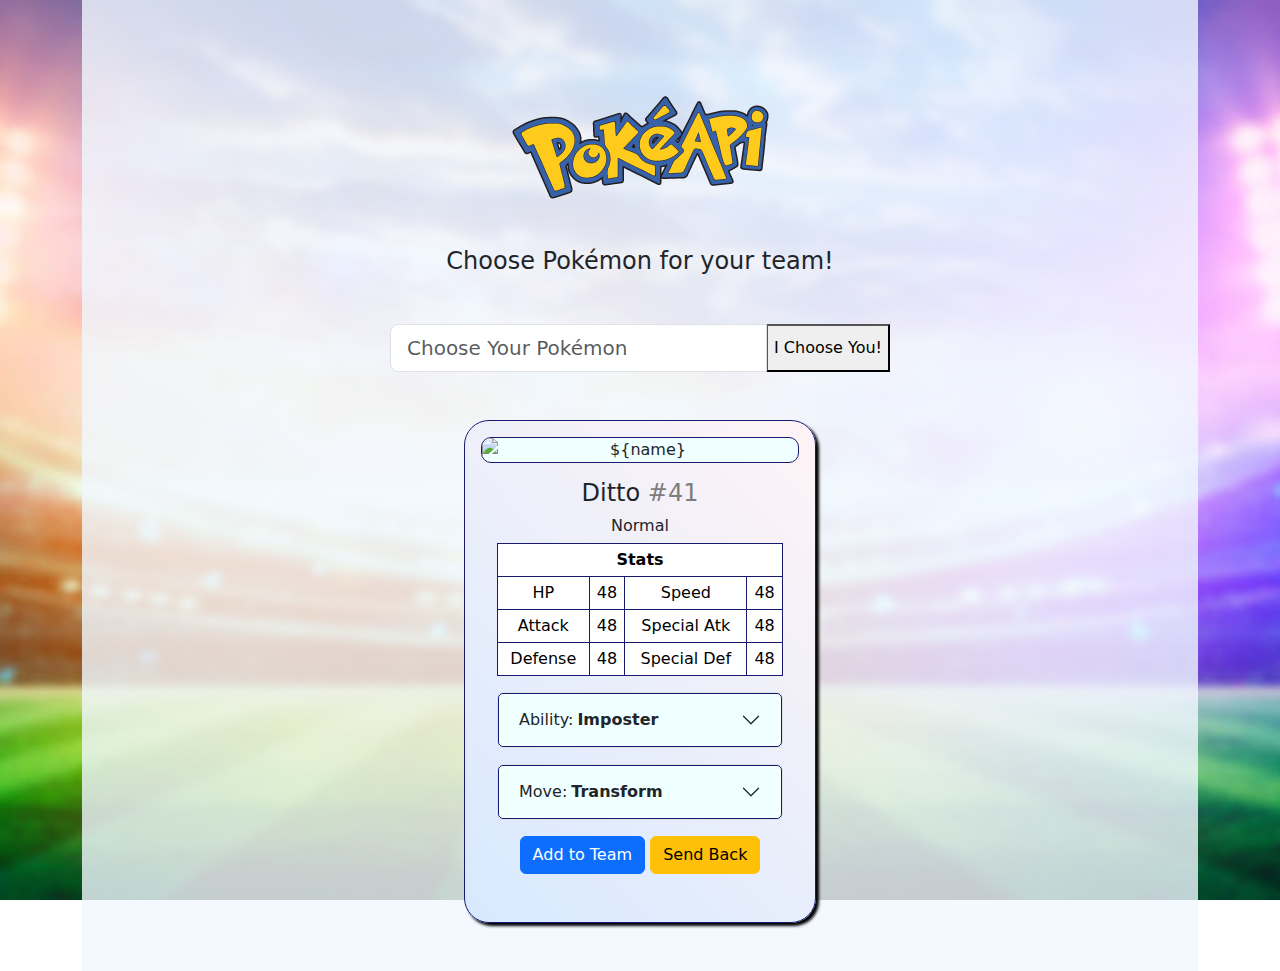
==== templates/index.html @ cf3a25ee "initial commit" ====
<!--
    James Carlson
    Coding Temple - SE FT-144
    Frontend - Mini Project: PokeAPI Integration Project
-->

<!DOCTYPE html>
<html lang="en">
<head>
<meta charset="UTF-8">
<meta name="viewport" content="width=device-width, initial-scale=1.0">
<meta http-equiv="X-UA-Compatible" content="ie=edge">
<meta name="Description" content="Enter your description here"/>
<link rel="stylesheet" href="https://cdnjs.cloudflare.com/ajax/libs/twitter-bootstrap/5.1.0/css/bootstrap.min.css">
<link rel="stylesheet" href="https://cdnjs.cloudflare.com/ajax/libs/font-awesome/5.15.4/css/all.min.css">
<link rel="stylesheet" href="../static/main.css">
<script src="../static/main.js" defer></script>
<title>PokéAPI Team Assembler</title>
</head>
<body class="container">
    <div class="body-content p-5">
        <div class="text-center">
            <img src="../static/images/logo_pokeapi.png" class="my-5">
            <h4>Choose Pokémon for your team!</h4>
            <div class="pokemon-selection my-5">
                <form class="pokemon-form input-group input-group-lg" action="POST" onsubmit="choosePokemon(event)">
                    <input type="text" name="pokemon" class="form-control" placeholder="Choose Your Pokémon" required>
                    <button type="submit" class="btn-lg btn-primary">I Choose You!</button>
                </form>
            </div>
            <div class="d-flex justify-content-center pokemon-display">

                <div class="preview-card card p-3">
                    <img class="card-img-top" src="https://raw.githubusercontent.com/PokeAPI/sprites/master/sprites/pokemon/other/official-artwork/132.png" alt="${name}">
                    <div class="card-body">
                      <h4 class="card-title">Ditto <span style="color:rgb(125,125,125);">#41</span></h4>
                      <h6 class="card-title">Normal</h6>
                    
                    <table class="table table-bordered table-sm">
                        <thead>
                            <th colspan="4">Stats</th>
                        </thead>
                        <tbody>
                          <tr>
                            <td>HP</td>
                            <td>48</td>
                            <td>Speed</td>
                            <td> 48</td>
                          </tr>
                          <tr>
                            <td>Attack</td>
                            <td>48</td>
                            <td>Special Atk</td>
                            <td>48</td>
                        </tr>
                        <tr>
                            <td>Defense</td>
                            <td>48</td>
                            <td>Special Def</td>
                            <td>48</td>
                          </tr>
                        </tbody>
                    </table>
                    <div class="accordion mb-3">
                        <div class="accordion-item">
                            <h2 class="accordion-header">
                                <button class="accordion-button collapsed" type="button" data-bs-toggle="collapse" data-bs-target="#panel-ability-1">
                                    Ability: <b class="ms-1">Imposter</b>
                                </button>
                            </h2>
                            <div id="panel-ability-1" class="accordion-collapse collapse">
                                <div class="accordion-body">
                                    This Pokémon transforms into a random opponent upon entering battle.
                                </div>
                            </div>
                        </div>
                    </div>
                    <div class="accordion">
                        <div class="accordion-item">
                            <h2 class="accordion-header">
                                <button class="accordion-button collapsed" type="button" data-bs-toggle="collapse" data-bs-target="#panel-move-1">
                                    Move: <b class="ms-1">Transform</b>
                                </button>
                            </h2>
                            <div id="panel-move-1" class="accordion-collapse collapse">
                                <div class="accordion-body">
                                    This Pokémon transforms into a random opponent upon entering battle.
                                </div>
                            </div>
                        </div>
                    </div>
                    <div class="card-body">
                      <button href="#" class="btn btn-primary">Add to Team</button>
                      <button href="#" class="btn btn-warning">Send Back</button>
                    </div>
                  </div>
                </div>
            </div>
        </div>
    </div>


<script src="https://cdnjs.cloudflare.com/ajax/libs/popper.js/2.9.2/umd/popper.min.js"></script>
<script src="https://cdnjs.cloudflare.com/ajax/libs/twitter-bootstrap/5.1.0/js/bootstrap.min.js"></script>
</body>
</html>
---- static/main.css ----
/*
    James Carlson
    Coding Temple - SE FT-144
    Frontend - Mini Project: PokeAPI Integration Project
*/

body {
    height: 100vh;
    background-image: url("./images/bg_stadium.jpg");
    background-size: cover;
    background-position: center;
    background-repeat: no-repeat;
    background-attachment: fixed;
}

.body-content {
    background-color: rgba(240, 248, 255, 0.8);

    min-height: 100vh;
}

.pokemon-form {
    max-width: 500px;
    margin: auto;
}

.card {
    width: 22rem;
    border-radius: 25px;
    background: linear-gradient(45deg, rgb(215, 233, 255), rgb(255, 244, 246));
    border: 1px solid midnightblue;
    box-shadow: 3px 3px 3px black;
}

.card .table, .list-group-item, .card img, .accordion-button {
    border: 1px solid midnightblue;
    background-color: azure;
}

.card img {
    border-radius: 10px;
}

.table {
    margin-top: 0px;
}

/* h6 {
    color: rgb(50, 50, 50);
    color: rgb(206,64,105);
    color: rgb(143,168,221);
    color: rgb(171,106,200);
    color: rgb(217,119,70);
    color: rgb(146, 135, 104);
    color: rgb(117, 158, 35);
    color: rgb(82,105,172);
    color: rgb(90,142,161);
    color: rgb(216, 130, 69);
    color: rgb(77,144,213);
    color: rgb(99,187,91);
    color: rgb(196, 162, 11);
    color: rgb(249,113,118);
    color: rgb(94, 173, 162);
    color: rgb(10,109,196);
    color: rgb(24, 4, 51);
    color: rgb(197, 119, 192);
} */
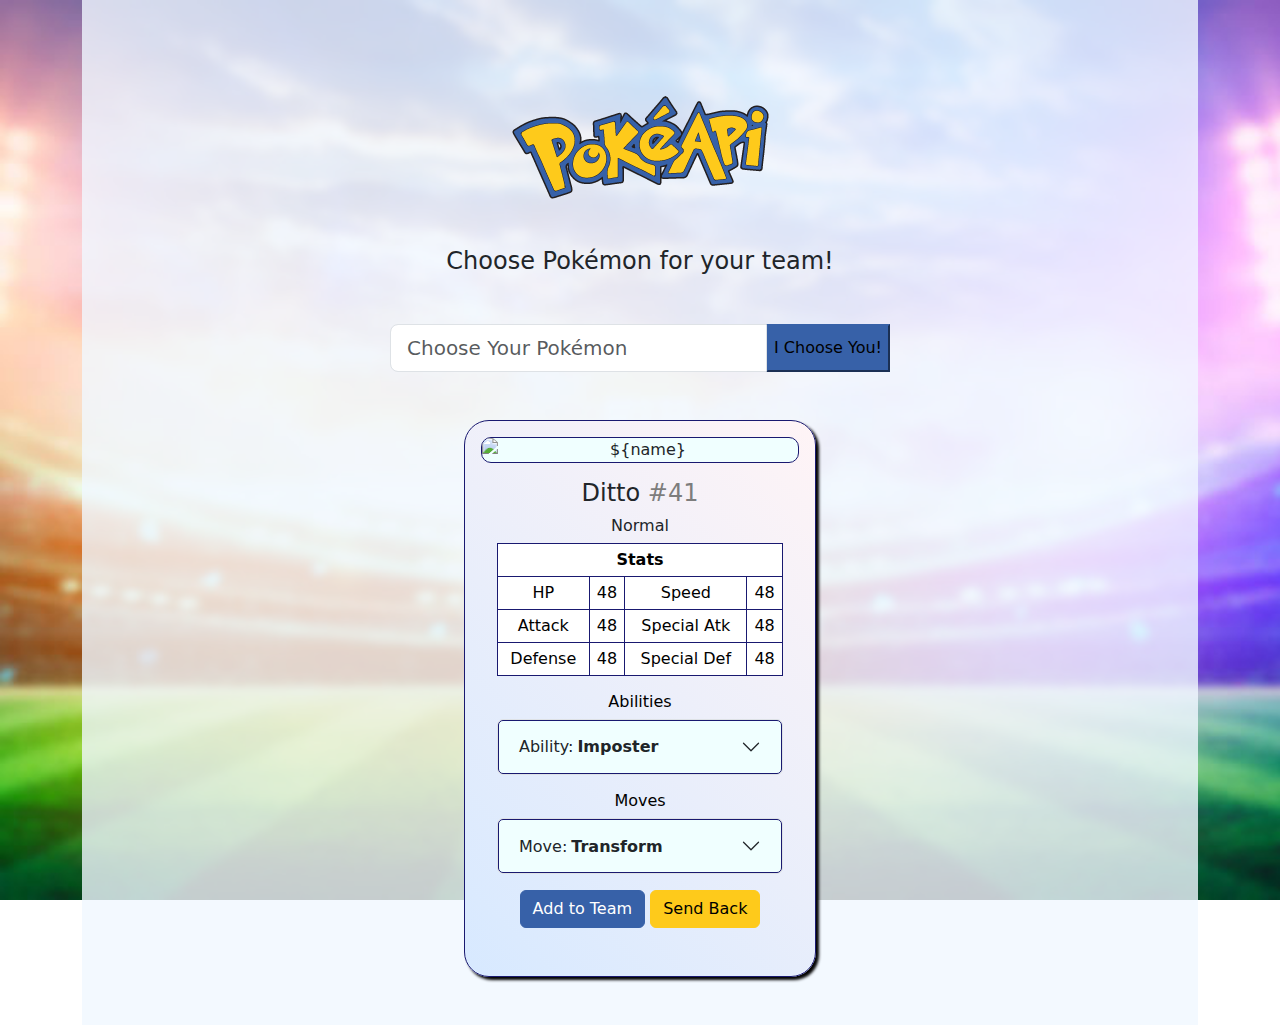
==== commit bcfcc95b: "added 'Send Back' button functionality; added alert for unfound search terms" ====
--- a/templates/index.html
+++ b/templates/index.html
@@ -61,6 +61,7 @@
                           </tr>
                         </tbody>
                     </table>
+                    <h6>Abilities</h6>
                     <div class="accordion mb-3">
                         <div class="accordion-item">
                             <h2 class="accordion-header">
@@ -75,6 +76,7 @@
                             </div>
                         </div>
                     </div>
+                    <h6>Moves</h6>
                     <div class="accordion">
                         <div class="accordion-item">
                             <h2 class="accordion-header">
@@ -91,7 +93,7 @@
                     </div>
                     <div class="card-body">
                       <button href="#" class="btn btn-primary">Add to Team</button>
-                      <button href="#" class="btn btn-warning">Send Back</button>
+                      <button onclick="removePreviewPokemon()" class="btn btn-warning">Send Back</button>
                     </div>
                   </div>
                 </div>
--- a/static/main.css
+++ b/static/main.css
@@ -3,6 +3,10 @@
     Coding Temple - SE FT-144
     Frontend - Mini Project: PokeAPI Integration Project
 */
+
+html {
+    overscroll-behavior-y: none;
+}
 
 body {
     height: 100vh;
@@ -22,6 +26,16 @@
 .pokemon-form {
     max-width: 500px;
     margin: auto;
+}
+
+.btn-primary {
+    background-color: rgb(55,97,168);
+    border-color: rgb(55,97,168);
+}
+
+.btn-primary:hover {
+    background-color: midnightblue;
+    border-color: midnightblue;
 }
 
 .card {
@@ -45,6 +59,20 @@
     margin-top: 0px;
 }
 
+h6 {
+    color: black;
+}
+
+.btn-warning {
+    background-color: rgb(254,202,27);
+    border-color: rgb(254,202,27);
+}
+
+.btn-warning:hover {
+    background-color: goldenrod;
+    border-color: goldenrod;
+}
+
 /* h6 {
     color: rgb(50, 50, 50);
     color: rgb(206,64,105);
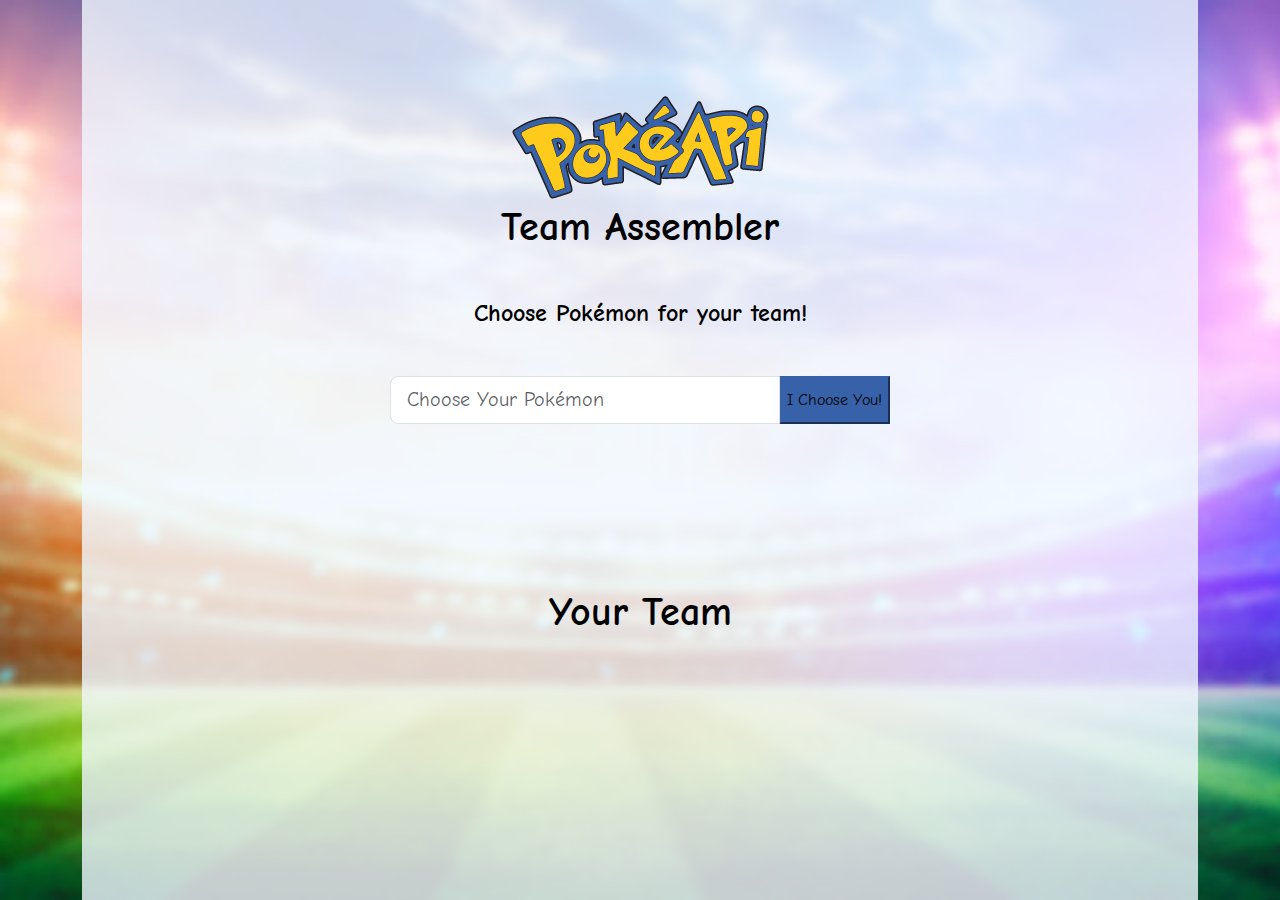
==== commit 15b9b51e: "'Add to Team' button now functional" ====
--- a/templates/index.html
+++ b/templates/index.html
@@ -13,6 +13,9 @@
 <meta name="Description" content="Enter your description here"/>
 <link rel="stylesheet" href="https://cdnjs.cloudflare.com/ajax/libs/twitter-bootstrap/5.1.0/css/bootstrap.min.css">
 <link rel="stylesheet" href="https://cdnjs.cloudflare.com/ajax/libs/font-awesome/5.15.4/css/all.min.css">
+<link rel="preconnect" href="https://fonts.googleapis.com">
+<link rel="preconnect" href="https://fonts.gstatic.com" crossorigin>
+<link href="https://fonts.googleapis.com/css2?family=Comic+Neue:ital,wght@0,300;0,400;0,700;1,300;1,400;1,700&display=swap" rel="stylesheet">
 <link rel="stylesheet" href="../static/main.css">
 <script src="../static/main.js" defer></script>
 <title>PokéAPI Team Assembler</title>
@@ -20,7 +23,8 @@
 <body class="container">
     <div class="body-content p-5">
         <div class="text-center">
-            <img src="../static/images/logo_pokeapi.png" class="my-5">
+            <img src="../static/images/logo_pokeapi.png" class="mt-5 mb-1">
+            <h1 class="mb-5">Team Assembler</h1>
             <h4>Choose Pokémon for your team!</h4>
             <div class="pokemon-selection my-5">
                 <form class="pokemon-form input-group input-group-lg" action="POST" onsubmit="choosePokemon(event)">
@@ -28,9 +32,9 @@
                     <button type="submit" class="btn-lg btn-primary">I Choose You!</button>
                 </form>
             </div>
-            <div class="d-flex justify-content-center pokemon-display">
-
-                <div class="preview-card card p-3">
+            <div class="d-flex justify-content-center pokemon-display mb-3">
+
+                <!-- <div id="preview-card" class="card p-3">
                     <img class="card-img-top" src="https://raw.githubusercontent.com/PokeAPI/sprites/master/sprites/pokemon/other/official-artwork/132.png" alt="${name}">
                     <div class="card-body">
                       <h4 class="card-title">Ditto <span style="color:rgb(125,125,125);">#41</span></h4>
@@ -93,9 +97,444 @@
                     </div>
                     <div class="card-body">
                       <button href="#" class="btn btn-primary">Add to Team</button>
-                      <button onclick="removePreviewPokemon()" class="btn btn-warning">Send Back</button>
+                      <button onclick="removePokemon('preview-card')" class="btn btn-warning">Send Back</button>
                     </div>
                   </div>
+                </div> -->
+
+            </div>
+            <br>
+            <div id="team-container" class="my-5 p-1">
+                <h1 class="my-4">Your Team</h1>
+                <div id="team-cards-container" class="m-3">
+                    <div class="row">
+                        <div id="container-card-1" class="col-xl-4 col-lg-6 d-flex justify-content-center mb-4">
+                            
+                            <!-- <div id="card-1" class="card p-3">
+                                <img class="card-img-top" src="https://raw.githubusercontent.com/PokeAPI/sprites/master/sprites/pokemon/other/official-artwork/132.png" alt="${name}">
+                                <div class="card-body">
+                                  <h4 class="card-title">Ditto <span style="color:rgb(125,125,125);">#41</span></h4>
+                                  <h6 class="card-title">Normal</h6>
+                                
+                                <table class="table table-bordered table-sm">
+                                    <thead>
+                                        <th colspan="4">Stats</th>
+                                    </thead>
+                                    <tbody>
+                                      <tr>
+                                        <td>HP</td>
+                                        <td>48</td>
+                                        <td>Speed</td>
+                                        <td> 48</td>
+                                      </tr>
+                                      <tr>
+                                        <td>Attack</td>
+                                        <td>48</td>
+                                        <td>Special Atk</td>
+                                        <td>48</td>
+                                    </tr>
+                                    <tr>
+                                        <td>Defense</td>
+                                        <td>48</td>
+                                        <td>Special Def</td>
+                                        <td>48</td>
+                                      </tr>
+                                    </tbody>
+                                </table>
+                                <h6>Abilities</h6>
+                                <div class="accordion mb-3">
+                                    <div class="accordion-item">
+                                        <h2 class="accordion-header">
+                                            <button class="accordion-button collapsed" type="button" data-bs-toggle="collapse" data-bs-target="#panel-ability-1">
+                                                Ability: <b class="ms-1">Imposter</b>
+                                            </button>
+                                        </h2>
+                                        <div id="panel-ability-1" class="accordion-collapse collapse">
+                                            <div class="accordion-body">
+                                                This Pokémon transforms into a random opponent upon entering battle.
+                                            </div>
+                                        </div>
+                                    </div>
+                                </div>
+                                <h6>Moves</h6>
+                                <div class="accordion">
+                                    <div class="accordion-item">
+                                        <h2 class="accordion-header">
+                                            <button class="accordion-button collapsed" type="button" data-bs-toggle="collapse" data-bs-target="#panel-move-1">
+                                                Move: <b class="ms-1">Transform</b>
+                                            </button>
+                                        </h2>
+                                        <div id="panel-move-1" class="accordion-collapse collapse">
+                                            <div class="accordion-body">
+                                                This Pokémon transforms into a random opponent upon entering battle.
+                                            </div>
+                                        </div>
+                                    </div>
+                                </div>
+                                <div class="card-body">
+                                  <button href="#" class="btn btn-primary">Add to Team</button>
+                                  <button onclick="removePokemon('preview-card')" class="btn btn-warning">Send Back</button>
+                                </div>
+                              </div>
+                            </div> -->
+
+                        </div>
+                        <div id="container-card-2" class="col-xl-4 col-lg-6 d-flex justify-content-center mb-4">
+                            
+                            <!-- <div id="card-2" class="card p-3">
+                                <img class="card-img-top" src="https://raw.githubusercontent.com/PokeAPI/sprites/master/sprites/pokemon/other/official-artwork/132.png" alt="${name}">
+                                <div class="card-body">
+                                  <h4 class="card-title">Ditto <span style="color:rgb(125,125,125);">#41</span></h4>
+                                  <h6 class="card-title">Normal</h6>
+                                
+                                <table class="table table-bordered table-sm">
+                                    <thead>
+                                        <th colspan="4">Stats</th>
+                                    </thead>
+                                    <tbody>
+                                      <tr>
+                                        <td>HP</td>
+                                        <td>48</td>
+                                        <td>Speed</td>
+                                        <td> 48</td>
+                                      </tr>
+                                      <tr>
+                                        <td>Attack</td>
+                                        <td>48</td>
+                                        <td>Special Atk</td>
+                                        <td>48</td>
+                                    </tr>
+                                    <tr>
+                                        <td>Defense</td>
+                                        <td>48</td>
+                                        <td>Special Def</td>
+                                        <td>48</td>
+                                      </tr>
+                                    </tbody>
+                                </table>
+                                <h6>Abilities</h6>
+                                <div class="accordion mb-3">
+                                    <div class="accordion-item">
+                                        <h2 class="accordion-header">
+                                            <button class="accordion-button collapsed" type="button" data-bs-toggle="collapse" data-bs-target="#panel-ability-1">
+                                                Ability: <b class="ms-1">Imposter</b>
+                                            </button>
+                                        </h2>
+                                        <div id="panel-ability-1" class="accordion-collapse collapse">
+                                            <div class="accordion-body">
+                                                This Pokémon transforms into a random opponent upon entering battle.
+                                            </div>
+                                        </div>
+                                    </div>
+                                </div>
+                                <h6>Moves</h6>
+                                <div class="accordion">
+                                    <div class="accordion-item">
+                                        <h2 class="accordion-header">
+                                            <button class="accordion-button collapsed" type="button" data-bs-toggle="collapse" data-bs-target="#panel-move-1">
+                                                Move: <b class="ms-1">Transform</b>
+                                            </button>
+                                        </h2>
+                                        <div id="panel-move-1" class="accordion-collapse collapse">
+                                            <div class="accordion-body">
+                                                This Pokémon transforms into a random opponent upon entering battle.
+                                            </div>
+                                        </div>
+                                    </div>
+                                </div>
+                                <div class="card-body">
+                                  <button href="#" class="btn btn-primary">Add to Team</button>
+                                  <button onclick="removePokemon('preview-card')" class="btn btn-warning">Send Back</button>
+                                </div>
+                              </div>
+                            </div> -->
+
+                        </div>
+                        <div id="container-card-3" class="col-xl-4 col-lg-6 d-flex justify-content-center mb-4">
+                            
+                            <!-- <div id="card-3" class="card p-3">
+                                <img class="card-img-top" src="https://raw.githubusercontent.com/PokeAPI/sprites/master/sprites/pokemon/other/official-artwork/132.png" alt="${name}">
+                                <div class="card-body">
+                                  <h4 class="card-title">Ditto <span style="color:rgb(125,125,125);">#41</span></h4>
+                                  <h6 class="card-title">Normal</h6>
+                                
+                                <table class="table table-bordered table-sm">
+                                    <thead>
+                                        <th colspan="4">Stats</th>
+                                    </thead>
+                                    <tbody>
+                                      <tr>
+                                        <td>HP</td>
+                                        <td>48</td>
+                                        <td>Speed</td>
+                                        <td> 48</td>
+                                      </tr>
+                                      <tr>
+                                        <td>Attack</td>
+                                        <td>48</td>
+                                        <td>Special Atk</td>
+                                        <td>48</td>
+                                    </tr>
+                                    <tr>
+                                        <td>Defense</td>
+                                        <td>48</td>
+                                        <td>Special Def</td>
+                                        <td>48</td>
+                                      </tr>
+                                    </tbody>
+                                </table>
+                                <h6>Abilities</h6>
+                                <div class="accordion mb-3">
+                                    <div class="accordion-item">
+                                        <h2 class="accordion-header">
+                                            <button class="accordion-button collapsed" type="button" data-bs-toggle="collapse" data-bs-target="#panel-ability-1">
+                                                Ability: <b class="ms-1">Imposter</b>
+                                            </button>
+                                        </h2>
+                                        <div id="panel-ability-1" class="accordion-collapse collapse">
+                                            <div class="accordion-body">
+                                                This Pokémon transforms into a random opponent upon entering battle.
+                                            </div>
+                                        </div>
+                                    </div>
+                                </div>
+                                <h6>Moves</h6>
+                                <div class="accordion">
+                                    <div class="accordion-item">
+                                        <h2 class="accordion-header">
+                                            <button class="accordion-button collapsed" type="button" data-bs-toggle="collapse" data-bs-target="#panel-move-1">
+                                                Move: <b class="ms-1">Transform</b>
+                                            </button>
+                                        </h2>
+                                        <div id="panel-move-1" class="accordion-collapse collapse">
+                                            <div class="accordion-body">
+                                                This Pokémon transforms into a random opponent upon entering battle.
+                                            </div>
+                                        </div>
+                                    </div>
+                                </div>
+                                <div class="card-body">
+                                  <button href="#" class="btn btn-primary">Add to Team</button>
+                                  <button onclick="removePokemon('preview-card')" class="btn btn-warning">Send Back</button>
+                                </div>
+                              </div>
+                            </div> -->
+
+                        </div>
+                        <div id="container-card-4" class="col-xl-4 col-lg-6 d-flex justify-content-center mb-4">
+                            
+                            <!-- <div id="card-4" class="card p-3">
+                                <img class="card-img-top" src="https://raw.githubusercontent.com/PokeAPI/sprites/master/sprites/pokemon/other/official-artwork/132.png" alt="${name}">
+                                <div class="card-body">
+                                  <h4 class="card-title">Ditto <span style="color:rgb(125,125,125);">#41</span></h4>
+                                  <h6 class="card-title">Normal</h6>
+                                
+                                <table class="table table-bordered table-sm">
+                                    <thead>
+                                        <th colspan="4">Stats</th>
+                                    </thead>
+                                    <tbody>
+                                      <tr>
+                                        <td>HP</td>
+                                        <td>48</td>
+                                        <td>Speed</td>
+                                        <td> 48</td>
+                                      </tr>
+                                      <tr>
+                                        <td>Attack</td>
+                                        <td>48</td>
+                                        <td>Special Atk</td>
+                                        <td>48</td>
+                                    </tr>
+                                    <tr>
+                                        <td>Defense</td>
+                                        <td>48</td>
+                                        <td>Special Def</td>
+                                        <td>48</td>
+                                      </tr>
+                                    </tbody>
+                                </table>
+                                <h6>Abilities</h6>
+                                <div class="accordion mb-3">
+                                    <div class="accordion-item">
+                                        <h2 class="accordion-header">
+                                            <button class="accordion-button collapsed" type="button" data-bs-toggle="collapse" data-bs-target="#panel-ability-1">
+                                                Ability: <b class="ms-1">Imposter</b>
+                                            </button>
+                                        </h2>
+                                        <div id="panel-ability-1" class="accordion-collapse collapse">
+                                            <div class="accordion-body">
+                                                This Pokémon transforms into a random opponent upon entering battle.
+                                            </div>
+                                        </div>
+                                    </div>
+                                </div>
+                                <h6>Moves</h6>
+                                <div class="accordion">
+                                    <div class="accordion-item">
+                                        <h2 class="accordion-header">
+                                            <button class="accordion-button collapsed" type="button" data-bs-toggle="collapse" data-bs-target="#panel-move-1">
+                                                Move: <b class="ms-1">Transform</b>
+                                            </button>
+                                        </h2>
+                                        <div id="panel-move-1" class="accordion-collapse collapse">
+                                            <div class="accordion-body">
+                                                This Pokémon transforms into a random opponent upon entering battle.
+                                            </div>
+                                        </div>
+                                    </div>
+                                </div>
+                                <div class="card-body">
+                                  <button href="#" class="btn btn-primary">Add to Team</button>
+                                  <button onclick="removePokemon('preview-card')" class="btn btn-warning">Send Back</button>
+                                </div>
+                              </div>
+                            </div> -->
+
+                        </div>
+                        <div id="container-card-5" class="col-xl-4 col-lg-6 d-flex justify-content-center mb-4">
+                            
+                            <!-- <div id="card-5" class="card p-3">
+                                <img class="card-img-top" src="https://raw.githubusercontent.com/PokeAPI/sprites/master/sprites/pokemon/other/official-artwork/132.png" alt="${name}">
+                                <div class="card-body">
+                                  <h4 class="card-title">Ditto <span style="color:rgb(125,125,125);">#41</span></h4>
+                                  <h6 class="card-title">Normal</h6>
+                                
+                                <table class="table table-bordered table-sm">
+                                    <thead>
+                                        <th colspan="4">Stats</th>
+                                    </thead>
+                                    <tbody>
+                                      <tr>
+                                        <td>HP</td>
+                                        <td>48</td>
+                                        <td>Speed</td>
+                                        <td> 48</td>
+                                      </tr>
+                                      <tr>
+                                        <td>Attack</td>
+                                        <td>48</td>
+                                        <td>Special Atk</td>
+                                        <td>48</td>
+                                    </tr>
+                                    <tr>
+                                        <td>Defense</td>
+                                        <td>48</td>
+                                        <td>Special Def</td>
+                                        <td>48</td>
+                                      </tr>
+                                    </tbody>
+                                </table>
+                                <h6>Abilities</h6>
+                                <div class="accordion mb-3">
+                                    <div class="accordion-item">
+                                        <h2 class="accordion-header">
+                                            <button class="accordion-button collapsed" type="button" data-bs-toggle="collapse" data-bs-target="#panel-ability-1">
+                                                Ability: <b class="ms-1">Imposter</b>
+                                            </button>
+                                        </h2>
+                                        <div id="panel-ability-1" class="accordion-collapse collapse">
+                                            <div class="accordion-body">
+                                                This Pokémon transforms into a random opponent upon entering battle.
+                                            </div>
+                                        </div>
+                                    </div>
+                                </div>
+                                <h6>Moves</h6>
+                                <div class="accordion">
+                                    <div class="accordion-item">
+                                        <h2 class="accordion-header">
+                                            <button class="accordion-button collapsed" type="button" data-bs-toggle="collapse" data-bs-target="#panel-move-1">
+                                                Move: <b class="ms-1">Transform</b>
+                                            </button>
+                                        </h2>
+                                        <div id="panel-move-1" class="accordion-collapse collapse">
+                                            <div class="accordion-body">
+                                                This Pokémon transforms into a random opponent upon entering battle.
+                                            </div>
+                                        </div>
+                                    </div>
+                                </div>
+                                <div class="card-body">
+                                  <button href="#" class="btn btn-primary">Add to Team</button>
+                                  <button onclick="removePokemon('preview-card')" class="btn btn-warning">Send Back</button>
+                                </div>
+                              </div>
+                            </div> -->
+
+                        </div>
+                        <div id="container-card-6" class="col-xl-4 col-lg-6 d-flex justify-content-center mb-4">
+                            
+                            <!-- <div id="card-6" class="card p-3">
+                                <img class="card-img-top" src="https://raw.githubusercontent.com/PokeAPI/sprites/master/sprites/pokemon/other/official-artwork/132.png" alt="${name}">
+                                <div class="card-body">
+                                  <h4 class="card-title">Ditto <span style="color:rgb(125,125,125);">#41</span></h4>
+                                  <h6 class="card-title">Normal</h6>
+                                
+                                <table class="table table-bordered table-sm">
+                                    <thead>
+                                        <th colspan="4">Stats</th>
+                                    </thead>
+                                    <tbody>
+                                      <tr>
+                                        <td>HP</td>
+                                        <td>48</td>
+                                        <td>Speed</td>
+                                        <td> 48</td>
+                                      </tr>
+                                      <tr>
+                                        <td>Attack</td>
+                                        <td>48</td>
+                                        <td>Special Atk</td>
+                                        <td>48</td>
+                                    </tr>
+                                    <tr>
+                                        <td>Defense</td>
+                                        <td>48</td>
+                                        <td>Special Def</td>
+                                        <td>48</td>
+                                      </tr>
+                                    </tbody>
+                                </table>
+                                <h6>Abilities</h6>
+                                <div class="accordion mb-3">
+                                    <div class="accordion-item">
+                                        <h2 class="accordion-header">
+                                            <button class="accordion-button collapsed" type="button" data-bs-toggle="collapse" data-bs-target="#panel-ability-1">
+                                                Ability: <b class="ms-1">Imposter</b>
+                                            </button>
+                                        </h2>
+                                        <div id="panel-ability-1" class="accordion-collapse collapse">
+                                            <div class="accordion-body">
+                                                This Pokémon transforms into a random opponent upon entering battle.
+                                            </div>
+                                        </div>
+                                    </div>
+                                </div>
+                                <h6>Moves</h6>
+                                <div class="accordion">
+                                    <div class="accordion-item">
+                                        <h2 class="accordion-header">
+                                            <button class="accordion-button collapsed" type="button" data-bs-toggle="collapse" data-bs-target="#panel-move-1">
+                                                Move: <b class="ms-1">Transform</b>
+                                            </button>
+                                        </h2>
+                                        <div id="panel-move-1" class="accordion-collapse collapse">
+                                            <div class="accordion-body">
+                                                This Pokémon transforms into a random opponent upon entering battle.
+                                            </div>
+                                        </div>
+                                    </div>
+                                </div>
+                                <div class="card-body">
+                                  <button href="#" class="btn btn-primary">Add to Team</button>
+                                  <button onclick="removePokemon('preview-card')" class="btn btn-warning">Send Back</button>
+                                </div>
+                              </div>
+                            </div> -->
+                            
+                        </div>
+                    </div>
                 </div>
             </div>
         </div>
--- a/static/main.css
+++ b/static/main.css
@@ -6,6 +6,8 @@
 
 html {
     overscroll-behavior-y: none;
+
+    
 }
 
 body {
@@ -15,6 +17,8 @@
     background-position: center;
     background-repeat: no-repeat;
     background-attachment: fixed;
+    font-family: "Comic Neue", cursive;
+    font-weight: 400;
 }
 
 .body-content {
@@ -59,8 +63,9 @@
     margin-top: 0px;
 }
 
-h6 {
+h1, h4, h6 {
     color: black;
+    font-weight: 700;
 }
 
 .btn-warning {
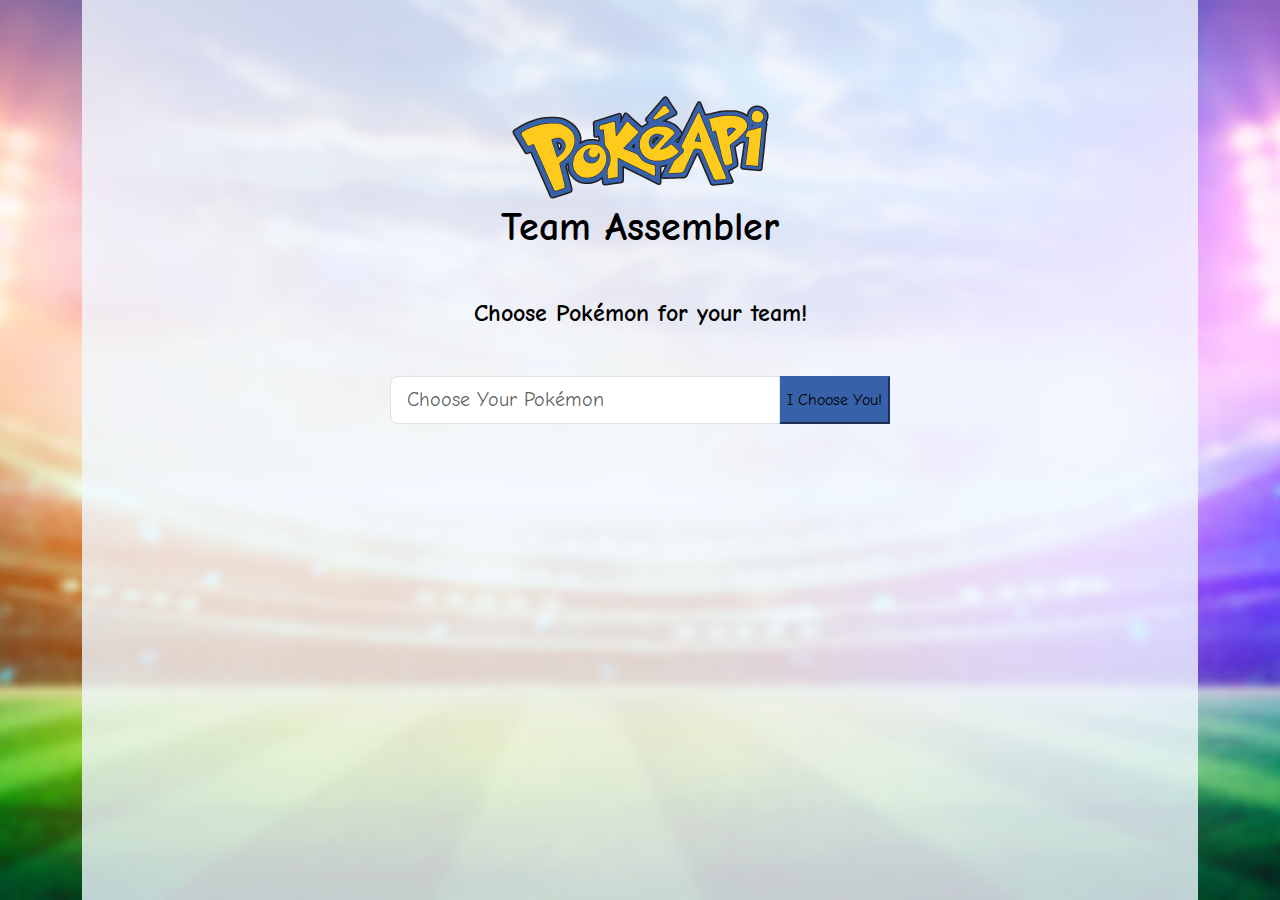
==== commit 2fae978e: "added 'remove-from-team' functionality" ====
--- a/templates/index.html
+++ b/templates/index.html
@@ -104,438 +104,8 @@
 
             </div>
             <br>
-            <div id="team-container" class="my-5 p-1">
-                <h1 class="my-4">Your Team</h1>
-                <div id="team-cards-container" class="m-3">
-                    <div class="row">
-                        <div id="container-card-1" class="col-xl-4 col-lg-6 d-flex justify-content-center mb-4">
-                            
-                            <!-- <div id="card-1" class="card p-3">
-                                <img class="card-img-top" src="https://raw.githubusercontent.com/PokeAPI/sprites/master/sprites/pokemon/other/official-artwork/132.png" alt="${name}">
-                                <div class="card-body">
-                                  <h4 class="card-title">Ditto <span style="color:rgb(125,125,125);">#41</span></h4>
-                                  <h6 class="card-title">Normal</h6>
-                                
-                                <table class="table table-bordered table-sm">
-                                    <thead>
-                                        <th colspan="4">Stats</th>
-                                    </thead>
-                                    <tbody>
-                                      <tr>
-                                        <td>HP</td>
-                                        <td>48</td>
-                                        <td>Speed</td>
-                                        <td> 48</td>
-                                      </tr>
-                                      <tr>
-                                        <td>Attack</td>
-                                        <td>48</td>
-                                        <td>Special Atk</td>
-                                        <td>48</td>
-                                    </tr>
-                                    <tr>
-                                        <td>Defense</td>
-                                        <td>48</td>
-                                        <td>Special Def</td>
-                                        <td>48</td>
-                                      </tr>
-                                    </tbody>
-                                </table>
-                                <h6>Abilities</h6>
-                                <div class="accordion mb-3">
-                                    <div class="accordion-item">
-                                        <h2 class="accordion-header">
-                                            <button class="accordion-button collapsed" type="button" data-bs-toggle="collapse" data-bs-target="#panel-ability-1">
-                                                Ability: <b class="ms-1">Imposter</b>
-                                            </button>
-                                        </h2>
-                                        <div id="panel-ability-1" class="accordion-collapse collapse">
-                                            <div class="accordion-body">
-                                                This Pokémon transforms into a random opponent upon entering battle.
-                                            </div>
-                                        </div>
-                                    </div>
-                                </div>
-                                <h6>Moves</h6>
-                                <div class="accordion">
-                                    <div class="accordion-item">
-                                        <h2 class="accordion-header">
-                                            <button class="accordion-button collapsed" type="button" data-bs-toggle="collapse" data-bs-target="#panel-move-1">
-                                                Move: <b class="ms-1">Transform</b>
-                                            </button>
-                                        </h2>
-                                        <div id="panel-move-1" class="accordion-collapse collapse">
-                                            <div class="accordion-body">
-                                                This Pokémon transforms into a random opponent upon entering battle.
-                                            </div>
-                                        </div>
-                                    </div>
-                                </div>
-                                <div class="card-body">
-                                  <button href="#" class="btn btn-primary">Add to Team</button>
-                                  <button onclick="removePokemon('preview-card')" class="btn btn-warning">Send Back</button>
-                                </div>
-                              </div>
-                            </div> -->
-
-                        </div>
-                        <div id="container-card-2" class="col-xl-4 col-lg-6 d-flex justify-content-center mb-4">
-                            
-                            <!-- <div id="card-2" class="card p-3">
-                                <img class="card-img-top" src="https://raw.githubusercontent.com/PokeAPI/sprites/master/sprites/pokemon/other/official-artwork/132.png" alt="${name}">
-                                <div class="card-body">
-                                  <h4 class="card-title">Ditto <span style="color:rgb(125,125,125);">#41</span></h4>
-                                  <h6 class="card-title">Normal</h6>
-                                
-                                <table class="table table-bordered table-sm">
-                                    <thead>
-                                        <th colspan="4">Stats</th>
-                                    </thead>
-                                    <tbody>
-                                      <tr>
-                                        <td>HP</td>
-                                        <td>48</td>
-                                        <td>Speed</td>
-                                        <td> 48</td>
-                                      </tr>
-                                      <tr>
-                                        <td>Attack</td>
-                                        <td>48</td>
-                                        <td>Special Atk</td>
-                                        <td>48</td>
-                                    </tr>
-                                    <tr>
-                                        <td>Defense</td>
-                                        <td>48</td>
-                                        <td>Special Def</td>
-                                        <td>48</td>
-                                      </tr>
-                                    </tbody>
-                                </table>
-                                <h6>Abilities</h6>
-                                <div class="accordion mb-3">
-                                    <div class="accordion-item">
-                                        <h2 class="accordion-header">
-                                            <button class="accordion-button collapsed" type="button" data-bs-toggle="collapse" data-bs-target="#panel-ability-1">
-                                                Ability: <b class="ms-1">Imposter</b>
-                                            </button>
-                                        </h2>
-                                        <div id="panel-ability-1" class="accordion-collapse collapse">
-                                            <div class="accordion-body">
-                                                This Pokémon transforms into a random opponent upon entering battle.
-                                            </div>
-                                        </div>
-                                    </div>
-                                </div>
-                                <h6>Moves</h6>
-                                <div class="accordion">
-                                    <div class="accordion-item">
-                                        <h2 class="accordion-header">
-                                            <button class="accordion-button collapsed" type="button" data-bs-toggle="collapse" data-bs-target="#panel-move-1">
-                                                Move: <b class="ms-1">Transform</b>
-                                            </button>
-                                        </h2>
-                                        <div id="panel-move-1" class="accordion-collapse collapse">
-                                            <div class="accordion-body">
-                                                This Pokémon transforms into a random opponent upon entering battle.
-                                            </div>
-                                        </div>
-                                    </div>
-                                </div>
-                                <div class="card-body">
-                                  <button href="#" class="btn btn-primary">Add to Team</button>
-                                  <button onclick="removePokemon('preview-card')" class="btn btn-warning">Send Back</button>
-                                </div>
-                              </div>
-                            </div> -->
-
-                        </div>
-                        <div id="container-card-3" class="col-xl-4 col-lg-6 d-flex justify-content-center mb-4">
-                            
-                            <!-- <div id="card-3" class="card p-3">
-                                <img class="card-img-top" src="https://raw.githubusercontent.com/PokeAPI/sprites/master/sprites/pokemon/other/official-artwork/132.png" alt="${name}">
-                                <div class="card-body">
-                                  <h4 class="card-title">Ditto <span style="color:rgb(125,125,125);">#41</span></h4>
-                                  <h6 class="card-title">Normal</h6>
-                                
-                                <table class="table table-bordered table-sm">
-                                    <thead>
-                                        <th colspan="4">Stats</th>
-                                    </thead>
-                                    <tbody>
-                                      <tr>
-                                        <td>HP</td>
-                                        <td>48</td>
-                                        <td>Speed</td>
-                                        <td> 48</td>
-                                      </tr>
-                                      <tr>
-                                        <td>Attack</td>
-                                        <td>48</td>
-                                        <td>Special Atk</td>
-                                        <td>48</td>
-                                    </tr>
-                                    <tr>
-                                        <td>Defense</td>
-                                        <td>48</td>
-                                        <td>Special Def</td>
-                                        <td>48</td>
-                                      </tr>
-                                    </tbody>
-                                </table>
-                                <h6>Abilities</h6>
-                                <div class="accordion mb-3">
-                                    <div class="accordion-item">
-                                        <h2 class="accordion-header">
-                                            <button class="accordion-button collapsed" type="button" data-bs-toggle="collapse" data-bs-target="#panel-ability-1">
-                                                Ability: <b class="ms-1">Imposter</b>
-                                            </button>
-                                        </h2>
-                                        <div id="panel-ability-1" class="accordion-collapse collapse">
-                                            <div class="accordion-body">
-                                                This Pokémon transforms into a random opponent upon entering battle.
-                                            </div>
-                                        </div>
-                                    </div>
-                                </div>
-                                <h6>Moves</h6>
-                                <div class="accordion">
-                                    <div class="accordion-item">
-                                        <h2 class="accordion-header">
-                                            <button class="accordion-button collapsed" type="button" data-bs-toggle="collapse" data-bs-target="#panel-move-1">
-                                                Move: <b class="ms-1">Transform</b>
-                                            </button>
-                                        </h2>
-                                        <div id="panel-move-1" class="accordion-collapse collapse">
-                                            <div class="accordion-body">
-                                                This Pokémon transforms into a random opponent upon entering battle.
-                                            </div>
-                                        </div>
-                                    </div>
-                                </div>
-                                <div class="card-body">
-                                  <button href="#" class="btn btn-primary">Add to Team</button>
-                                  <button onclick="removePokemon('preview-card')" class="btn btn-warning">Send Back</button>
-                                </div>
-                              </div>
-                            </div> -->
-
-                        </div>
-                        <div id="container-card-4" class="col-xl-4 col-lg-6 d-flex justify-content-center mb-4">
-                            
-                            <!-- <div id="card-4" class="card p-3">
-                                <img class="card-img-top" src="https://raw.githubusercontent.com/PokeAPI/sprites/master/sprites/pokemon/other/official-artwork/132.png" alt="${name}">
-                                <div class="card-body">
-                                  <h4 class="card-title">Ditto <span style="color:rgb(125,125,125);">#41</span></h4>
-                                  <h6 class="card-title">Normal</h6>
-                                
-                                <table class="table table-bordered table-sm">
-                                    <thead>
-                                        <th colspan="4">Stats</th>
-                                    </thead>
-                                    <tbody>
-                                      <tr>
-                                        <td>HP</td>
-                                        <td>48</td>
-                                        <td>Speed</td>
-                                        <td> 48</td>
-                                      </tr>
-                                      <tr>
-                                        <td>Attack</td>
-                                        <td>48</td>
-                                        <td>Special Atk</td>
-                                        <td>48</td>
-                                    </tr>
-                                    <tr>
-                                        <td>Defense</td>
-                                        <td>48</td>
-                                        <td>Special Def</td>
-                                        <td>48</td>
-                                      </tr>
-                                    </tbody>
-                                </table>
-                                <h6>Abilities</h6>
-                                <div class="accordion mb-3">
-                                    <div class="accordion-item">
-                                        <h2 class="accordion-header">
-                                            <button class="accordion-button collapsed" type="button" data-bs-toggle="collapse" data-bs-target="#panel-ability-1">
-                                                Ability: <b class="ms-1">Imposter</b>
-                                            </button>
-                                        </h2>
-                                        <div id="panel-ability-1" class="accordion-collapse collapse">
-                                            <div class="accordion-body">
-                                                This Pokémon transforms into a random opponent upon entering battle.
-                                            </div>
-                                        </div>
-                                    </div>
-                                </div>
-                                <h6>Moves</h6>
-                                <div class="accordion">
-                                    <div class="accordion-item">
-                                        <h2 class="accordion-header">
-                                            <button class="accordion-button collapsed" type="button" data-bs-toggle="collapse" data-bs-target="#panel-move-1">
-                                                Move: <b class="ms-1">Transform</b>
-                                            </button>
-                                        </h2>
-                                        <div id="panel-move-1" class="accordion-collapse collapse">
-                                            <div class="accordion-body">
-                                                This Pokémon transforms into a random opponent upon entering battle.
-                                            </div>
-                                        </div>
-                                    </div>
-                                </div>
-                                <div class="card-body">
-                                  <button href="#" class="btn btn-primary">Add to Team</button>
-                                  <button onclick="removePokemon('preview-card')" class="btn btn-warning">Send Back</button>
-                                </div>
-                              </div>
-                            </div> -->
-
-                        </div>
-                        <div id="container-card-5" class="col-xl-4 col-lg-6 d-flex justify-content-center mb-4">
-                            
-                            <!-- <div id="card-5" class="card p-3">
-                                <img class="card-img-top" src="https://raw.githubusercontent.com/PokeAPI/sprites/master/sprites/pokemon/other/official-artwork/132.png" alt="${name}">
-                                <div class="card-body">
-                                  <h4 class="card-title">Ditto <span style="color:rgb(125,125,125);">#41</span></h4>
-                                  <h6 class="card-title">Normal</h6>
-                                
-                                <table class="table table-bordered table-sm">
-                                    <thead>
-                                        <th colspan="4">Stats</th>
-                                    </thead>
-                                    <tbody>
-                                      <tr>
-                                        <td>HP</td>
-                                        <td>48</td>
-                                        <td>Speed</td>
-                                        <td> 48</td>
-                                      </tr>
-                                      <tr>
-                                        <td>Attack</td>
-                                        <td>48</td>
-                                        <td>Special Atk</td>
-                                        <td>48</td>
-                                    </tr>
-                                    <tr>
-                                        <td>Defense</td>
-                                        <td>48</td>
-                                        <td>Special Def</td>
-                                        <td>48</td>
-                                      </tr>
-                                    </tbody>
-                                </table>
-                                <h6>Abilities</h6>
-                                <div class="accordion mb-3">
-                                    <div class="accordion-item">
-                                        <h2 class="accordion-header">
-                                            <button class="accordion-button collapsed" type="button" data-bs-toggle="collapse" data-bs-target="#panel-ability-1">
-                                                Ability: <b class="ms-1">Imposter</b>
-                                            </button>
-                                        </h2>
-                                        <div id="panel-ability-1" class="accordion-collapse collapse">
-                                            <div class="accordion-body">
-                                                This Pokémon transforms into a random opponent upon entering battle.
-                                            </div>
-                                        </div>
-                                    </div>
-                                </div>
-                                <h6>Moves</h6>
-                                <div class="accordion">
-                                    <div class="accordion-item">
-                                        <h2 class="accordion-header">
-                                            <button class="accordion-button collapsed" type="button" data-bs-toggle="collapse" data-bs-target="#panel-move-1">
-                                                Move: <b class="ms-1">Transform</b>
-                                            </button>
-                                        </h2>
-                                        <div id="panel-move-1" class="accordion-collapse collapse">
-                                            <div class="accordion-body">
-                                                This Pokémon transforms into a random opponent upon entering battle.
-                                            </div>
-                                        </div>
-                                    </div>
-                                </div>
-                                <div class="card-body">
-                                  <button href="#" class="btn btn-primary">Add to Team</button>
-                                  <button onclick="removePokemon('preview-card')" class="btn btn-warning">Send Back</button>
-                                </div>
-                              </div>
-                            </div> -->
-
-                        </div>
-                        <div id="container-card-6" class="col-xl-4 col-lg-6 d-flex justify-content-center mb-4">
-                            
-                            <!-- <div id="card-6" class="card p-3">
-                                <img class="card-img-top" src="https://raw.githubusercontent.com/PokeAPI/sprites/master/sprites/pokemon/other/official-artwork/132.png" alt="${name}">
-                                <div class="card-body">
-                                  <h4 class="card-title">Ditto <span style="color:rgb(125,125,125);">#41</span></h4>
-                                  <h6 class="card-title">Normal</h6>
-                                
-                                <table class="table table-bordered table-sm">
-                                    <thead>
-                                        <th colspan="4">Stats</th>
-                                    </thead>
-                                    <tbody>
-                                      <tr>
-                                        <td>HP</td>
-                                        <td>48</td>
-                                        <td>Speed</td>
-                                        <td> 48</td>
-                                      </tr>
-                                      <tr>
-                                        <td>Attack</td>
-                                        <td>48</td>
-                                        <td>Special Atk</td>
-                                        <td>48</td>
-                                    </tr>
-                                    <tr>
-                                        <td>Defense</td>
-                                        <td>48</td>
-                                        <td>Special Def</td>
-                                        <td>48</td>
-                                      </tr>
-                                    </tbody>
-                                </table>
-                                <h6>Abilities</h6>
-                                <div class="accordion mb-3">
-                                    <div class="accordion-item">
-                                        <h2 class="accordion-header">
-                                            <button class="accordion-button collapsed" type="button" data-bs-toggle="collapse" data-bs-target="#panel-ability-1">
-                                                Ability: <b class="ms-1">Imposter</b>
-                                            </button>
-                                        </h2>
-                                        <div id="panel-ability-1" class="accordion-collapse collapse">
-                                            <div class="accordion-body">
-                                                This Pokémon transforms into a random opponent upon entering battle.
-                                            </div>
-                                        </div>
-                                    </div>
-                                </div>
-                                <h6>Moves</h6>
-                                <div class="accordion">
-                                    <div class="accordion-item">
-                                        <h2 class="accordion-header">
-                                            <button class="accordion-button collapsed" type="button" data-bs-toggle="collapse" data-bs-target="#panel-move-1">
-                                                Move: <b class="ms-1">Transform</b>
-                                            </button>
-                                        </h2>
-                                        <div id="panel-move-1" class="accordion-collapse collapse">
-                                            <div class="accordion-body">
-                                                This Pokémon transforms into a random opponent upon entering battle.
-                                            </div>
-                                        </div>
-                                    </div>
-                                </div>
-                                <div class="card-body">
-                                  <button href="#" class="btn btn-primary">Add to Team</button>
-                                  <button onclick="removePokemon('preview-card')" class="btn btn-warning">Send Back</button>
-                                </div>
-                              </div>
-                            </div> -->
-                            
-                        </div>
-                    </div>
-                </div>
+            <div id="team-space">
+                
             </div>
         </div>
     </div>
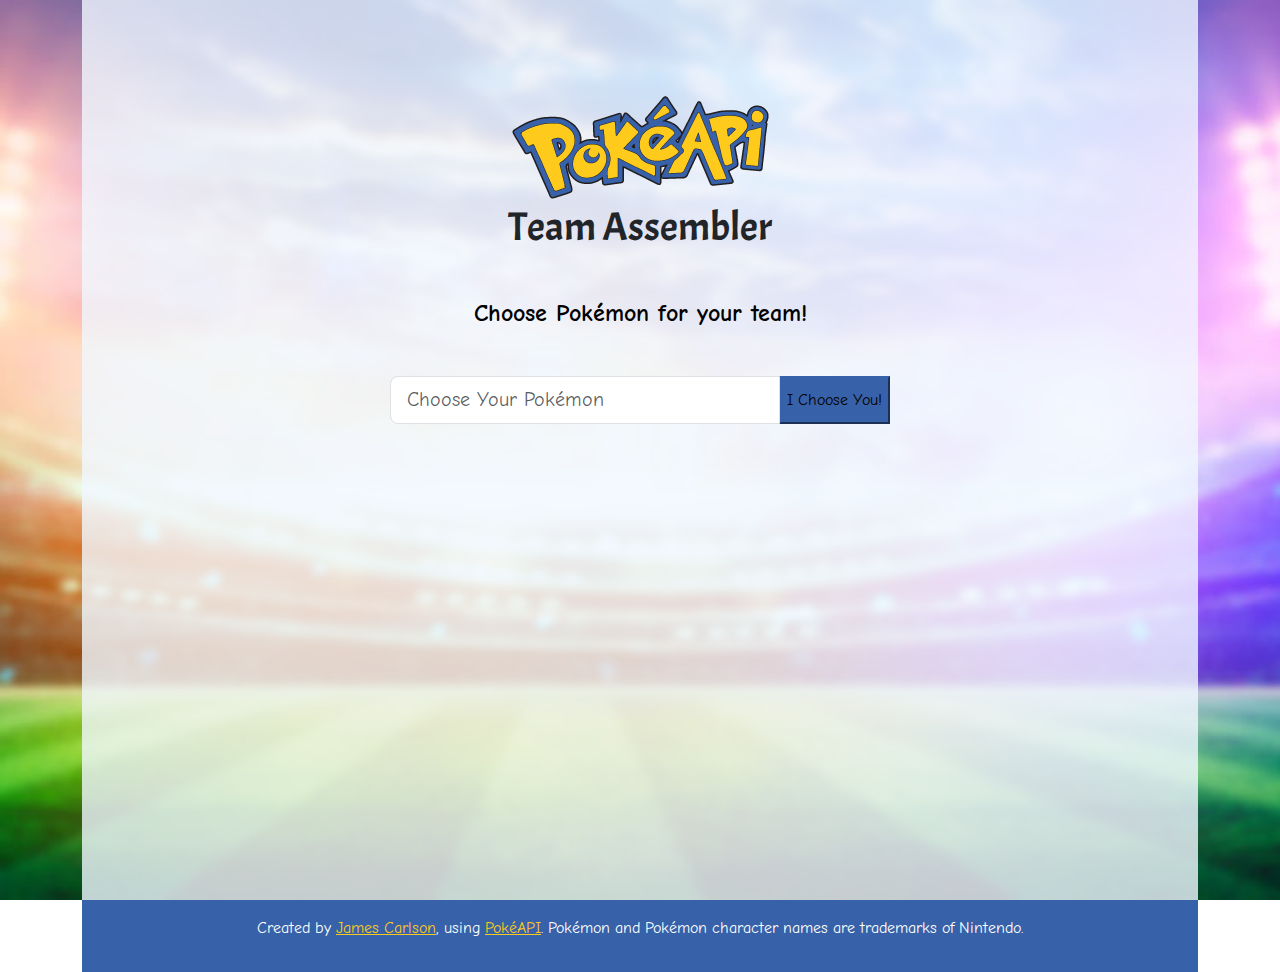
==== commit ad1d1536: "added readme and favicon" ====
--- a/templates/index.html
+++ b/templates/index.html
@@ -15,7 +15,8 @@
 <link rel="stylesheet" href="https://cdnjs.cloudflare.com/ajax/libs/font-awesome/5.15.4/css/all.min.css">
 <link rel="preconnect" href="https://fonts.googleapis.com">
 <link rel="preconnect" href="https://fonts.gstatic.com" crossorigin>
-<link href="https://fonts.googleapis.com/css2?family=Comic+Neue:ital,wght@0,300;0,400;0,700;1,300;1,400;1,700&display=swap" rel="stylesheet">
+<link href="https://fonts.googleapis.com/css2?family=Acme&family=Comic+Neue:ital,wght@0,300;0,400;0,700;1,300;1,400;1,700&display=swap" rel="stylesheet">
+<link rel="icon" href="../static/images/icon_pokeball.svg">
 <link rel="stylesheet" href="../static/main.css">
 <script src="../static/main.js" defer></script>
 <title>PokéAPI Team Assembler</title>
@@ -34,74 +35,6 @@
             </div>
             <div class="d-flex justify-content-center pokemon-display mb-3">
 
-                <!-- <div id="preview-card" class="card p-3">
-                    <img class="card-img-top" src="https://raw.githubusercontent.com/PokeAPI/sprites/master/sprites/pokemon/other/official-artwork/132.png" alt="${name}">
-                    <div class="card-body">
-                      <h4 class="card-title">Ditto <span style="color:rgb(125,125,125);">#41</span></h4>
-                      <h6 class="card-title">Normal</h6>
-                    
-                    <table class="table table-bordered table-sm">
-                        <thead>
-                            <th colspan="4">Stats</th>
-                        </thead>
-                        <tbody>
-                          <tr>
-                            <td>HP</td>
-                            <td>48</td>
-                            <td>Speed</td>
-                            <td> 48</td>
-                          </tr>
-                          <tr>
-                            <td>Attack</td>
-                            <td>48</td>
-                            <td>Special Atk</td>
-                            <td>48</td>
-                        </tr>
-                        <tr>
-                            <td>Defense</td>
-                            <td>48</td>
-                            <td>Special Def</td>
-                            <td>48</td>
-                          </tr>
-                        </tbody>
-                    </table>
-                    <h6>Abilities</h6>
-                    <div class="accordion mb-3">
-                        <div class="accordion-item">
-                            <h2 class="accordion-header">
-                                <button class="accordion-button collapsed" type="button" data-bs-toggle="collapse" data-bs-target="#panel-ability-1">
-                                    Ability: <b class="ms-1">Imposter</b>
-                                </button>
-                            </h2>
-                            <div id="panel-ability-1" class="accordion-collapse collapse">
-                                <div class="accordion-body">
-                                    This Pokémon transforms into a random opponent upon entering battle.
-                                </div>
-                            </div>
-                        </div>
-                    </div>
-                    <h6>Moves</h6>
-                    <div class="accordion">
-                        <div class="accordion-item">
-                            <h2 class="accordion-header">
-                                <button class="accordion-button collapsed" type="button" data-bs-toggle="collapse" data-bs-target="#panel-move-1">
-                                    Move: <b class="ms-1">Transform</b>
-                                </button>
-                            </h2>
-                            <div id="panel-move-1" class="accordion-collapse collapse">
-                                <div class="accordion-body">
-                                    This Pokémon transforms into a random opponent upon entering battle.
-                                </div>
-                            </div>
-                        </div>
-                    </div>
-                    <div class="card-body">
-                      <button href="#" class="btn btn-primary">Add to Team</button>
-                      <button onclick="removePokemon('preview-card')" class="btn btn-warning">Send Back</button>
-                    </div>
-                  </div>
-                </div> -->
-
             </div>
             <br>
             <div id="team-space">
@@ -109,6 +42,10 @@
             </div>
         </div>
     </div>
+        <footer class="d-flex justify-content-center align-items-center">
+            <p>Created by <a href="https://www.jamesmbcarlson.com/">James Carlson</a>, using <a href="https://pokeapi.co/">PokéAPI</a>. Pokémon and Pokémon character names are trademarks of Nintendo.</p>
+        </footer>
+    
 
 
 <script src="https://cdnjs.cloudflare.com/ajax/libs/popper.js/2.9.2/umd/popper.min.js"></script>
--- a/static/main.css
+++ b/static/main.css
@@ -46,12 +46,12 @@
     width: 22rem;
     border-radius: 25px;
     background: linear-gradient(45deg, rgb(215, 233, 255), rgb(255, 244, 246));
-    border: 1px solid midnightblue;
+    border: 1px solid rgb(55,97,168);
     box-shadow: 3px 3px 3px black;
 }
 
 .card .table, .list-group-item, .card img, .accordion-button {
-    border: 1px solid midnightblue;
+    border: 1px solid rgb(55,97,168);
     background-color: azure;
 }
 
@@ -63,7 +63,11 @@
     margin-top: 0px;
 }
 
-h1, h4, h6 {
+h1 {
+    font-family: "Acme";
+}
+
+h4, h6 {
     color: black;
     font-weight: 700;
 }
@@ -76,6 +80,22 @@
 .btn-warning:hover {
     background-color: goldenrod;
     border-color: goldenrod;
+}
+
+footer {
+    width: 100%;
+    height: 72px;
+
+    background-color: rgb(55,97,168);
+    color: white;
+}
+
+footer a {
+    color: rgb(254,202,27);
+}
+
+footer a:hover {
+    color: goldenrod;
 }
 
 /* h6 {
